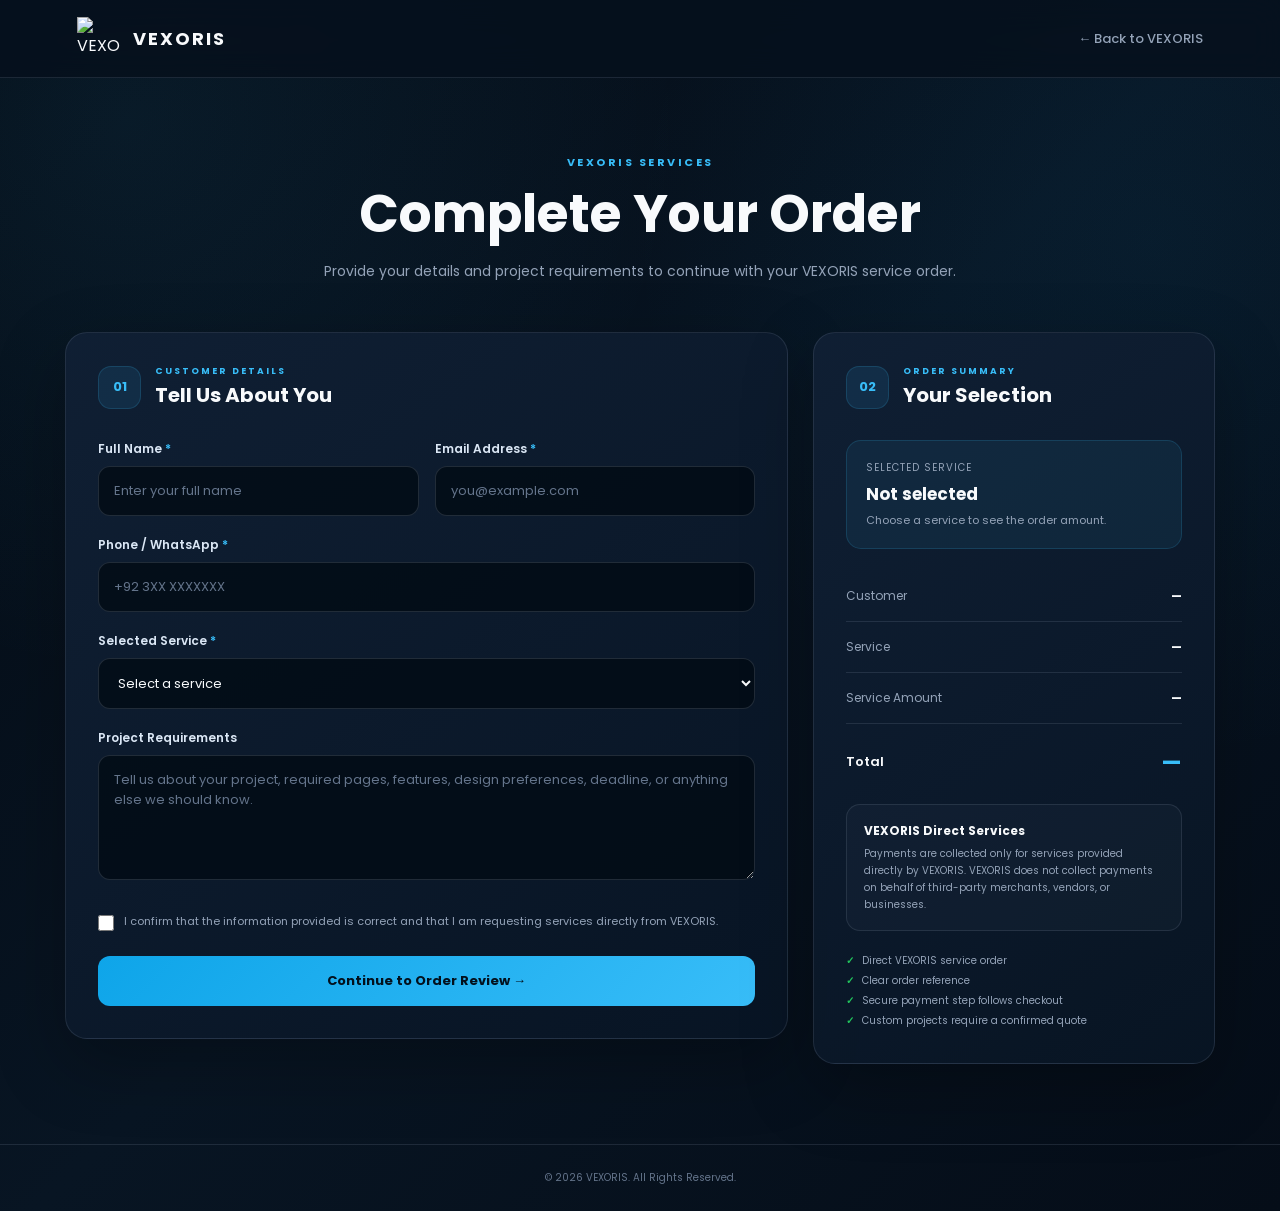
==== checkout.html @ 44b7140b "Add complete checkout page for VEXORIS services This file contains the complete HTML structure for t" ====
<!DOCTYPE html>
<html lang="en">
<head>
    <meta charset="UTF-8">

    <meta name="viewport" content="width=device-width, initial-scale=1.0">

    <title>Checkout | VEXORIS</title>

    <meta
        name="description"
        content="Complete your VEXORIS service order securely."
    >

    <!-- Google Font -->
    <link rel="preconnect" href="https://fonts.googleapis.com">
    <link rel="preconnect" href="https://fonts.gstatic.com" crossorigin>

    <link
        href="https://fonts.googleapis.com/css2?family=Poppins:wght@300;400;500;600;700&display=swap"
        rel="stylesheet"
    >

    <!--
        VEXORIS logo
        Keep this path if your logo is inside assets/
    -->
    <link
        rel="icon"
        type="image/png"
        href="assets/1C0B85DB-9867-4DA0-8F96-12E14873F6CC.png"
    >

    <style>

        /* =========================================
           VEXORIS CHECKOUT PAGE
           ========================================= */

        * {
            margin: 0;
            padding: 0;
            box-sizing: border-box;
        }

        :root {
            --bg: #06101d;
            --bg-light: #0a1728;
            --card: rgba(13, 27, 45, 0.92);
            --card-light: rgba(16, 33, 54, 0.95);

            --border: rgba(148, 163, 184, 0.16);

            --text: #f8fafc;
            --muted: #94a3b8;

            --primary: #38bdf8;
            --primary-dark: #0ea5e9;

            --success: #22c55e;

            --shadow:
                0 25px 70px rgba(0, 0, 0, 0.28);
        }

        html {
            scroll-behavior: smooth;
        }

        body {
            font-family: "Poppins", sans-serif;
            color: var(--text);

            min-height: 100vh;

            background:
                radial-gradient(
                    circle at 10% 10%,
                    rgba(56, 189, 248, 0.08),
                    transparent 35%
                ),
                radial-gradient(
                    circle at 90% 20%,
                    rgba(14, 165, 233, 0.06),
                    transparent 35%
                ),
                linear-gradient(
                    135deg,
                    #040b14,
                    #081523 50%,
                    #050d18
                );
        }

        a {
            text-decoration: none;
            color: inherit;
        }

        button,
        input,
        select,
        textarea {
            font-family: inherit;
        }


        /* =========================================
           HEADER
           ========================================= */

        .checkout-header {
            height: 78px;

            padding: 0 6%;

            display: flex;
            align-items: center;
            justify-content: space-between;

            position: sticky;
            top: 0;
            z-index: 100;

            background: rgba(6, 16, 29, 0.88);

            border-bottom:
                1px solid var(--border);

            backdrop-filter: blur(16px);
            -webkit-backdrop-filter: blur(16px);
        }

        .logo-area {
            display: flex;
            align-items: center;
            gap: 12px;
        }

        .logo-area img {
            width: 44px;
            height: 44px;

            object-fit: contain;
        }

        .logo-area span {
            font-size: 18px;
            font-weight: 700;

            letter-spacing: 2px;
        }

        .back-home {
            color: var(--muted);

            font-size: 13px;
            font-weight: 500;

            transition: 0.3s ease;
        }

        .back-home:hover {
            color: var(--primary);
        }


        /* =========================================
           PAGE
           ========================================= */

        .checkout-page {
            width: min(1150px, 92%);

            margin: 0 auto;

            padding: 70px 0 80px;
        }


        /* =========================================
           PAGE INTRO
           ========================================= */

        .page-intro {
            text-align: center;

            max-width: 750px;

            margin: 0 auto 48px;
        }

        .eyebrow {
            display: inline-block;

            color: var(--primary);

            font-size: 11px;
            font-weight: 700;

            letter-spacing: 2.5px;

            margin-bottom: 13px;
        }

        .page-intro h1 {
            font-size: clamp(32px, 5vw, 52px);

            line-height: 1.15;

            margin-bottom: 15px;
        }

        .page-intro p {
            color: var(--muted);

            font-size: 14px;

            line-height: 1.8;
        }


        /* =========================================
           MAIN GRID
           ========================================= */

        .checkout-grid {
            display: grid;

            grid-template-columns:
                minmax(0, 1.35fr)
                minmax(300px, 0.75fr);

            gap: 25px;

            align-items: start;
        }


        /* =========================================
           CARDS
           ========================================= */

        .checkout-card {
            background:
                linear-gradient(
                    145deg,
                    rgba(16, 32, 52, 0.97),
                    rgba(8, 21, 36, 0.97)
                );

            border:
                1px solid var(--border);

            border-radius: 22px;

            padding: 32px;

            box-shadow: var(--shadow);
        }


        /* =========================================
           CARD HEADING
           ========================================= */

        .card-heading {
            display: flex;

            align-items: center;

            gap: 14px;

            margin-bottom: 30px;
        }

        .step-number {
            width: 43px;
            height: 43px;

            flex-shrink: 0;

            display: grid;
            place-items: center;

            border-radius: 13px;

            color: var(--primary);

            background:
                rgba(56, 189, 248, 0.10);

            border:
                1px solid rgba(56, 189, 248, 0.16);

            font-size: 13px;
            font-weight: 700;
        }

        .card-heading small {
            display: block;

            color: var(--primary);

            font-size: 9px;
            font-weight: 700;

            letter-spacing: 2px;
        }

        .card-heading h2 {
            font-size: 20px;

            margin-top: 2px;
        }


        /* =========================================
           FORM
           ========================================= */

        .form-group {
            margin-bottom: 20px;
        }

        .form-row {
            display: grid;

            grid-template-columns: 1fr 1fr;

            gap: 16px;
        }

        .form-group label {
            display: block;

            color: #dbe7f5;

            font-size: 12px;
            font-weight: 600;

            margin-bottom: 8px;
        }

        .required {
            color: var(--primary);
        }

        input,
        select,
        textarea {
            width: 100%;

            border:
                1px solid rgba(148, 163, 184, 0.20);

            border-radius: 12px;

            padding: 14px 15px;

            background:
                rgba(3, 12, 22, 0.85);

            color: var(--text);

            outline: none;

            font-size: 13px;

            transition:
                border-color 0.25s ease,
                box-shadow 0.25s ease,
                background 0.25s ease;
        }

        input::placeholder,
        textarea::placeholder {
            color: #64748b;
        }

        input:focus,
        select:focus,
        textarea:focus {
            border-color: var(--primary);

            background:
                rgba(4, 16, 29, 0.95);

            box-shadow:
                0 0 0 3px rgba(56, 189, 248, 0.08);
        }

        textarea {
            min-height: 125px;

            resize: vertical;
        }

        select {
            cursor: pointer;
        }


        /* =========================================
           SERVICE SELECTED MESSAGE
           ========================================= */

        .service-message {
            display: none;

            padding: 14px 16px;

            margin-bottom: 22px;

            border-radius: 13px;

            background:
                rgba(56, 189, 248, 0.07);

            border:
                1px solid rgba(56, 189, 248, 0.16);

            color: var(--muted);

            font-size: 12px;

            line-height: 1.6;
        }

        .service-message strong {
            color: var(--primary);
        }


        /* =========================================
           CHECKBOX
           ========================================= */

        .terms-row {
            display: flex;

            align-items: flex-start;

            gap: 10px;

            margin: 25px 0;
        }

        .terms-row input {
            width: 16px;
            height: 16px;

            margin-top: 3px;

            padding: 0;

            accent-color: var(--primary);

            box-shadow: none;
        }

        .terms-row label {
            color: var(--muted);

            font-size: 11px;

            line-height: 1.7;

            cursor: pointer;
        }


        /* =========================================
           CONTINUE BUTTON
           ========================================= */

        .continue-btn {
            width: 100%;

            border: none;

            border-radius: 12px;

            padding: 15px 20px;

            background:
                linear-gradient(
                    135deg,
                    var(--primary-dark),
                    var(--primary)
                );

            color: #03111d;

            font-size: 13px;
            font-weight: 700;

            cursor: pointer;

            transition:
                transform 0.25s ease,
                box-shadow 0.25s ease;
        }

        .continue-btn:hover {
            transform: translateY(-2px);

            box-shadow:
                0 15px 35px rgba(14, 165, 233, 0.22);
        }


        /* =========================================
           ORDER SUMMARY
           ========================================= */

        .summary-card {
            position: sticky;

            top: 103px;
        }

        .selected-service {
            padding: 19px;

            border-radius: 15px;

            background:
                rgba(56, 189, 248, 0.07);

            border:
                1px solid rgba(56, 189, 248, 0.16);

            margin-bottom: 22px;
        }

        .selected-service .service-label {
            display: block;

            color: var(--muted);

            font-size: 10px;

            letter-spacing: 1px;

            text-transform: uppercase;

            margin-bottom: 7px;
        }

        .selected-service h3 {
            color: var(--text);

            font-size: 17px;

            line-height: 1.4;
        }

        .selected-service p {
            color: var(--muted);

            font-size: 11px;

            margin-top: 5px;
        }


        /* =========================================
           SUMMARY ITEMS
           ========================================= */

        .summary-item {
            display: flex;

            justify-content: space-between;

            gap: 20px;

            padding: 16px 0;

            border-bottom:
                1px solid var(--border);
        }

        .summary-item span {
            color: var(--muted);

            font-size: 12px;
        }

        .summary-item strong {
            font-size: 12px;

            text-align: right;
        }


        /* =========================================
           TOTAL
           ========================================= */

        .total {
            display: flex;

            justify-content: space-between;

            align-items: center;

            padding-top: 22px;
        }

        .total span {
            color: var(--text);

            font-size: 13px;
            font-weight: 600;
        }

        .total strong {
            color: var(--primary);

            font-size: 22px;

            font-weight: 700;
        }


        /* =========================================
           INFORMATION BOX
           ========================================= */

        .info-box {
            margin-top: 25px;

            padding: 17px;

            border-radius: 14px;

            background:
                rgba(148, 163, 184, 0.045);

            border:
                1px solid var(--border);
        }

        .info-box strong {
            display: block;

            color: var(--text);

            font-size: 12px;

            margin-bottom: 5px;
        }

        .info-box p {
            color: var(--muted);

            font-size: 10px;

            line-height: 1.7;
        }


        /* =========================================
           SECURITY
           ========================================= */

        .security-list {
            list-style: none;

            margin-top: 20px;
        }

        .security-list li {
            color: var(--muted);

            font-size: 10px;

            line-height: 2;

            display: flex;

            gap: 8px;
        }

        .security-list li::before {
            content: "✓";

            color: var(--success);

            font-weight: 700;
        }


        /* =========================================
           FOOTER
           ========================================= */

        .checkout-footer {
            text-align: center;

            border-top:
                1px solid var(--border);

            padding: 25px 20px;

            color: #64748b;

            font-size: 10px;
        }


        /* =========================================
           MOBILE
           ========================================= */

        @media (max-width: 850px) {

            .checkout-grid {
                grid-template-columns: 1fr;
            }

            .summary-card {
                position: static;
            }

            .checkout-header {
                padding: 0 4%;
            }

            .checkout-page {
                padding: 50px 0 60px;
            }

        }


        @media (max-width: 600px) {

            .form-row {
                grid-template-columns: 1fr;
                gap: 0;
            }

            .checkout-card {
                padding: 22px;
                border-radius: 18px;
            }

            .page-intro {
                margin-bottom: 32px;
            }

            .page-intro h1 {
                font-size: 34px;
            }

            .logo-area span {
                font-size: 16px;
            }

            .back-home {
                font-size: 11px;
            }

        }

    </style>
</head>


<body>


    <!-- =========================================
         HEADER
         ========================================= -->

    <header class="checkout-header">

        <a href="index.html" class="logo-area">

            <img
                src="assets/IMG_9899.png"
                alt="VEXORIS Logo"
            >

            <span>VEXORIS</span>

        </a>


        <a
            href="index.html#pricing"
            class="back-home"
        >
            ← Back to VEXORIS
        </a>

    </header>



    <!-- =========================================
         MAIN CHECKOUT
         ========================================= -->

    <main class="checkout-page">


        <!-- PAGE INTRO -->

        <div class="page-intro">

            <span class="eyebrow">
                VEXORIS SERVICES
            </span>

            <h1>
                Complete Your Order
            </h1>

            <p>
                Provide your details and project requirements
                to continue with your VEXORIS service order.
            </p>

        </div>



        <!-- CHECKOUT GRID -->

        <div class="checkout-grid">



            <!-- =================================
                 CUSTOMER DETAILS
                 ================================= -->

            <section class="checkout-card">


                <div class="card-heading">

                    <span class="step-number">
                        01
                    </span>

                    <div>

                        <small>
                            CUSTOMER DETAILS
                        </small>

                        <h2>
                            Tell Us About You
                        </h2>

                    </div>

                </div>



                <!-- SELECTED SERVICE MESSAGE -->

                <div
                    class="service-message"
                    id="serviceMessage"
                >
                    You selected
                    <strong id="serviceMessageName">
                        —
                    </strong>.
                    Please complete your details below.
                </div>



                <!-- FORM -->

                <form id="checkoutForm">


                    <!-- NAME + EMAIL -->

                    <div class="form-row">


                        <div class="form-group">

                            <label for="fullName">
                                Full Name
                                <span class="required">*</span>
                            </label>

                            <input
                                type="text"
                                id="fullName"
                                name="fullName"
                                placeholder="Enter your full name"
                                autocomplete="name"
                                required
                            >

                        </div>



                        <div class="form-group">

                            <label for="email">
                                Email Address
                                <span class="required">*</span>
                            </label>

                            <input
                                type="email"
                                id="email"
                                name="email"
                                placeholder="you@example.com"
                                autocomplete="email"
                                required
                            >

                        </div>


                    </div>



                    <!-- PHONE -->

                    <div class="form-group">

                        <label for="phone">
                            Phone / WhatsApp
                            <span class="required">*</span>
                        </label>

                        <input
                            type="tel"
                            id="phone"
                            name="phone"
                            placeholder="+92 3XX XXXXXXX"
                            autocomplete="tel"
                            required
                        >

                    </div>



                    <!-- SERVICE -->

                    <div class="form-group">

                        <label for="service">
                            Selected Service
                            <span class="required">*</span>
                        </label>

                        <select
                            id="service"
                            name="service"
                            required
                        >

                            <option value="">
                                Select a service
                            </option>

                            <option value="starter">
                                Starter Website — PKR 25,000
                            </option>

                            <option value="business">
                                Business Website — PKR 60,000
                            </option>

                            <option value="custom">
                                Custom Web Solution — Custom Quote
                            </option>

                        </select>

                    </div>



                    <!-- REQUIREMENTS -->

                    <div class="form-group">

                        <label for="requirements">
                            Project Requirements
                        </label>

                        <textarea
                            id="requirements"
                            name="requirements"
                            placeholder="Tell us about your project, required pages, features, design preferences, deadline, or anything else we should know."
                        ></textarea>

                    </div>



                    <!-- TERMS -->

                    <div class="terms-row">

                        <input
                            type="checkbox"
                            id="terms"
                            required
                        >

                        <label for="terms">

                            I confirm that the information provided
                            is correct and that I am requesting
                            services directly from VEXORIS.

                        </label>

                    </div>



                    <!-- CONTINUE -->

                    <button
                        type="submit"
                        class="continue-btn"
                    >
                        Continue to Order Review →
                    </button>


                </form>

            </section>



            <!-- =================================
                 ORDER SUMMARY
                 ================================= -->

            <aside class="checkout-card summary-card">


                <div class="card-heading">

                    <span class="step-number">
                        02
                    </span>

                    <div>

                        <small>
                            ORDER SUMMARY
                        </small>

                        <h2>
                            Your Selection
                        </h2>

                    </div>

                </div>



                <!-- SELECTED SERVICE -->

                <div class="selected-service">

                    <span class="service-label">
                        Selected Service
                    </span>

                    <h3 id="summaryService">
                        Not selected
                    </h3>

                    <p id="summaryDescription">
                        Choose a service to see the order amount.
                    </p>

                </div>



                <!-- CUSTOMER -->

                <div class="summary-item">

                    <span>
                        Customer
                    </span>

                    <strong id="summaryCustomer">
                        —
                    </strong>

                </div>



                <!-- SERVICE -->

                <div class="summary-item">

                    <span>
                        Service
                    </span>

                    <strong id="summaryServiceSmall">
                        —
                    </strong>

                </div>



                <!-- AMOUNT -->

                <div class="summary-item">

                    <span>
                        Service Amount
                    </span>

                    <strong id="summaryAmount">
                        —
                    </strong>

                </div>



                <!-- TOTAL -->

                <div class="total">

                    <span>
                        Total
                    </span>

                    <strong id="totalAmount">
                        —
                    </strong>

                </div>



                <!-- INFO -->

                <div class="info-box">

                    <strong>
                        VEXORIS Direct Services
                    </strong>

                    <p>
                        Payments are collected only for services
                        provided directly by VEXORIS. VEXORIS does
                        not collect payments on behalf of third-party
                        merchants, vendors, or businesses.
                    </p>

                </div>



                <!-- SECURITY -->

                <ul class="security-list">

                    <li>
                        Direct VEXORIS service order
                    </li>

                    <li>
                        Clear order reference
                    </li>

                    <li>
                        Secure payment step follows checkout
                    </li>

                    <li>
                        Custom projects require a confirmed quote
                    </li>

                </ul>


            </aside>


        </div>

    </main>



    <!-- =========================================
         FOOTER
         ========================================= -->

    <footer class="checkout-footer">

        © 2026 VEXORIS. All Rights Reserved.

    </footer>



    <!-- =========================================
         CHECKOUT JAVASCRIPT
         ========================================= -->

    <script>

        /*
        ============================================
        VEXORIS CHECKOUT SYSTEM
        ============================================
        */


        const services = {

            starter: {
                name: "Starter Website",
                price: 25000,
                description:
                    "A professional website for individuals and small businesses."
            },

            business: {
                name: "Business Website",
                price: 60000,
                description:
                    "A complete professional website for growing businesses."
            },

            custom: {
                name: "Custom Web Solution",
                price: null,
                description:
                    "A tailored web solution based on your specific requirements."
            }

        };



        /*
        ============================================
        GET ELEMENTS
        ============================================
        */

        const serviceSelect =
            document.getElementById("service");

        const serviceMessage =
            document.getElementById("serviceMessage");

        const serviceMessageName =
            document.getElementById("serviceMessageName");

        const summaryService =
            document.getElementById("summaryService");

        const summaryServiceSmall =
            document.getElementById("summaryServiceSmall");

        const summaryDescription =
            document.getElementById("summaryDescription");

        const summaryAmount =
            document.getElementById("summaryAmount");

        const totalAmount =
            document.getElementById("totalAmount");

        const summaryCustomer =
            document.getElementById("summaryCustomer");

        const fullName =
            document.getElementById("fullName");

        const checkoutForm =
            document.getElementById("checkoutForm");



        /*
        ============================================
        FORMAT PRICE
        ============================================
        */

        function formatPrice(price) {

            if (price === null) {
                return "Custom Quote";
            }

            return "PKR " +
                price.toLocaleString("en-PK");

        }



        /*
        ============================================
        UPDATE SERVICE
        ============================================
        */

        function updateService() {

            const selected =
                services[serviceSelect.value];


            if (!selected) {

                summaryService.textContent =
                    "Not selected";

                summaryServiceSmall.textContent =
                    "—";

                summaryDescription.textContent =
                    "Choose a service to see the order amount.";

                summaryAmount.textContent =
                    "—";

                totalAmount.textContent =
                    "—";

                serviceMessage.style.display =
                    "none";

                return;

            }



            summaryService.textContent =
                selected.name;

            summaryServiceSmall.textContent =
                selected.name;

            summaryDescription.textContent =
                selected.description;

            summaryAmount.textContent =
                formatPrice(selected.price);

            totalAmount.textContent =
                formatPrice(selected.price);



            serviceMessageName.textContent =
                selected.name;

            serviceMessage.style.display =
                "block";

        }



        /*
        ============================================
        READ SERVICE FROM INDEX PAGE
        ============================================
        */

        const urlParams =
            new URLSearchParams(
                window.location.search
            );

        const requestedService =
            urlParams.get("service");


        if (
            requestedService &&
            services[requestedService]
        ) {

            serviceSelect.value =
                requestedService;

        }



        /*
        ============================================
        INITIAL UPDATE
        ============================================
        */

        updateService();



        /*
        ============================================
        SERVICE CHANGE
        ============================================
        */

        serviceSelect.addEventListener(
            "change",
            updateService
        );



        /*
        ============================================
        CUSTOMER NAME LIVE UPDATE
        ============================================
        */

        fullName.addEventListener(
            "input",
            function () {

                summaryCustomer.textContent =
                    this.value.trim() || "—";

            }
        );



        /*
        ============================================
        SUBMIT CHECKOUT
        ============================================
        */

        checkoutForm.addEventListener(
            "submit",
            function (event) {

                event.preventDefault();


                const selected =
                    services[serviceSelect.value];


                if (!selected) {

                    alert(
                        "Please select a service before continuing."
                    );

                    serviceSelect.focus();

                    return;

                }



                /*
                Create order reference
                */

                const orderReference =
                    "VEX-" +
                    Math.random()
                        .toString(36)
                        .substring(2, 10)
                        .toUpperCase();



                /*
                Save order information

                This will later be used by
                payment.html and thank-you.html.
                */

                const order = {

                    reference:
                        orderReference,

                    customer: {

                        name:
                            document
                                .getElementById("fullName")
                                .value
                                .trim(),

                        email:
                            document
                                .getElementById("email")
                                .value
                                .trim(),

                        phone:
                            document
                                .getElementById("phone")
                                .value
                                .trim()

                    },

                    service: {

                        id:
                            serviceSelect.value,

                        name:
                            selected.name,

                        price:
                            selected.price

                    },

                    requirements:
                        document
                            .getElementById("requirements")
                            .value
                            .trim(),

                    createdAt:
                        new Date().toISOString(),

                    paymentStatus:
                        "pending"

                };



                /*
                Save order in browser

                IMPORTANT:
                This is only temporary frontend
                storage. Later, the real backend
                will handle orders securely.
                */

                localStorage.setItem(
                    "vexorisOrder",
                    JSON.stringify(order)
                );



                /*
                NEXT STEP

                We will create payment.html next.
                */

                alert(
                    "Checkout details saved successfully.\n\n" +
                    "Order Reference: " +
                    orderReference
                );

            }
        );

    </script>

</body>
</html>
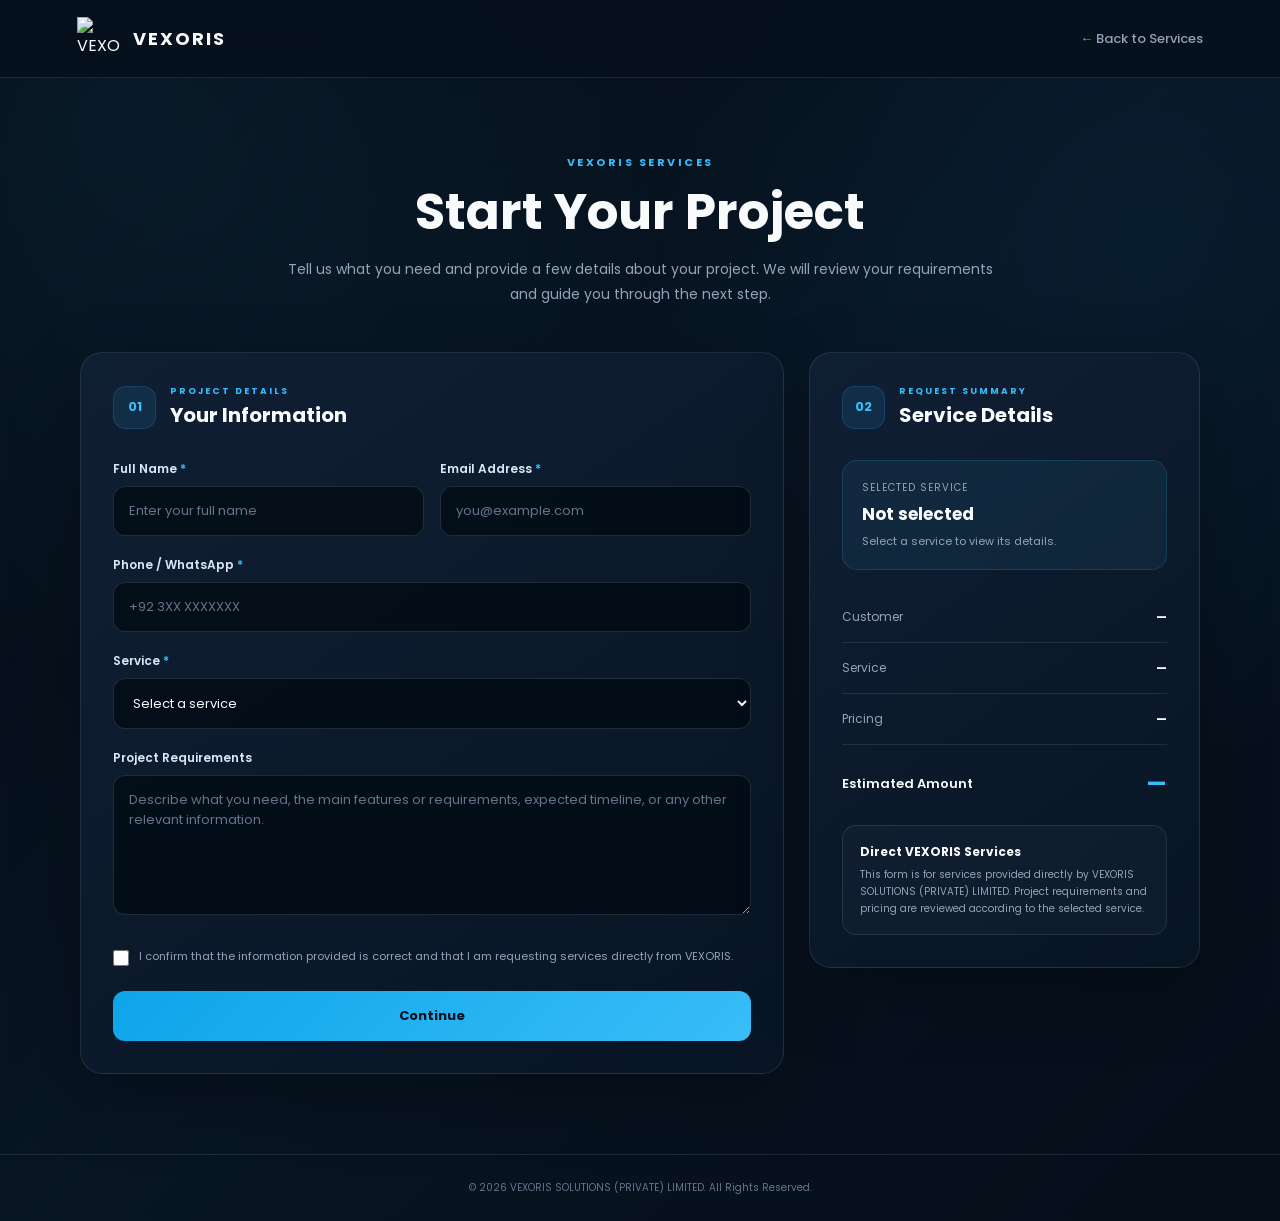
==== commit dcb5419b: "Revise checkout.html for service request flow Updated the checkout page to reflect service request d" ====
--- a/checkout.html
+++ b/checkout.html
@@ -3,16 +3,18 @@
 <head>
     <meta charset="UTF-8">
 
-    <meta name="viewport" content="width=device-width, initial-scale=1.0">
-
-    <title>Checkout | VEXORIS</title>
+    <meta
+        name="viewport"
+        content="width=device-width, initial-scale=1.0"
+    >
+
+    <title>Service Request | VEXORIS</title>
 
     <meta
         name="description"
-        content="Complete your VEXORIS service order securely."
+        content="Submit your project requirements to VEXORIS SOLUTIONS (PRIVATE) LIMITED."
     >
 
-    <!-- Google Font -->
     <link rel="preconnect" href="https://fonts.googleapis.com">
     <link rel="preconnect" href="https://fonts.gstatic.com" crossorigin>
 
@@ -21,20 +23,16 @@
         rel="stylesheet"
     >
 
-    <!--
-        VEXORIS logo
-        Keep this path if your logo is inside assets/
-    -->
     <link
         rel="icon"
         type="image/png"
-        href="assets/1C0B85DB-9867-4DA0-8F96-12E14873F6CC.png"
+        href="assets/IMG_9899.png"
     >
 
     <style>
 
         /* =========================================
-           VEXORIS CHECKOUT PAGE
+           VEXORIS SERVICE REQUEST
            ========================================= */
 
         * {
@@ -45,10 +43,7 @@
 
         :root {
             --bg: #06101d;
-            --bg-light: #0a1728;
-            --card: rgba(13, 27, 45, 0.92);
-            --card-light: rgba(16, 33, 54, 0.95);
-
+            --card: rgba(13, 27, 45, 0.94);
             --border: rgba(148, 163, 184, 0.16);
 
             --text: #f8fafc;
@@ -70,7 +65,6 @@
         body {
             font-family: "Poppins", sans-serif;
             color: var(--text);
-
             min-height: 100vh;
 
             background:
@@ -93,8 +87,8 @@
         }
 
         a {
+            color: inherit;
             text-decoration: none;
-            color: inherit;
         }
 
         button,
@@ -140,14 +134,12 @@
         .logo-area img {
             width: 44px;
             height: 44px;
-
             object-fit: contain;
         }
 
         .logo-area span {
             font-size: 18px;
             font-weight: 700;
-
             letter-spacing: 2px;
         }
 
@@ -157,7 +149,7 @@
             font-size: 13px;
             font-weight: 500;
 
-            transition: 0.3s ease;
+            transition: color 0.25s ease;
         }
 
         .back-home:hover {
@@ -170,8 +162,7 @@
            ========================================= */
 
         .checkout-page {
-            width: min(1150px, 92%);
-
+            width: min(1120px, 92%);
             margin: 0 auto;
 
             padding: 70px 0 80px;
@@ -179,49 +170,48 @@
 
 
         /* =========================================
-           PAGE INTRO
+           INTRO
            ========================================= */
 
         .page-intro {
+            max-width: 720px;
+
+            margin: 0 auto 45px;
+
             text-align: center;
-
-            max-width: 750px;
-
-            margin: 0 auto 48px;
         }
 
         .eyebrow {
             display: inline-block;
 
+            margin-bottom: 13px;
+
             color: var(--primary);
 
             font-size: 11px;
             font-weight: 700;
 
             letter-spacing: 2.5px;
-
-            margin-bottom: 13px;
         }
 
         .page-intro h1 {
-            font-size: clamp(32px, 5vw, 52px);
+            margin-bottom: 15px;
+
+            font-size: clamp(32px, 5vw, 50px);
 
             line-height: 1.15;
-
-            margin-bottom: 15px;
         }
 
         .page-intro p {
             color: var(--muted);
 
             font-size: 14px;
-
             line-height: 1.8;
         }
 
 
         /* =========================================
-           MAIN GRID
+           GRID
            ========================================= */
 
         .checkout-grid {
@@ -238,10 +228,17 @@
 
 
         /* =========================================
-           CARDS
+           CARD
            ========================================= */
 
         .checkout-card {
+            padding: 32px;
+
+            border:
+                1px solid var(--border);
+
+            border-radius: 22px;
+
             background:
                 linear-gradient(
                     145deg,
@@ -249,24 +246,16 @@
                     rgba(8, 21, 36, 0.97)
                 );
 
-            border:
-                1px solid var(--border);
-
-            border-radius: 22px;
-
-            padding: 32px;
-
             box-shadow: var(--shadow);
         }
 
 
         /* =========================================
-           CARD HEADING
+           CARD HEADER
            ========================================= */
 
         .card-heading {
             display: flex;
-
             align-items: center;
 
             gap: 14px;
@@ -309,9 +298,38 @@
         }
 
         .card-heading h2 {
+            margin-top: 2px;
+
             font-size: 20px;
-
-            margin-top: 2px;
+        }
+
+
+        /* =========================================
+           SERVICE MESSAGE
+           ========================================= */
+
+        .service-message {
+            display: none;
+
+            margin-bottom: 22px;
+            padding: 14px 16px;
+
+            border-radius: 13px;
+
+            background:
+                rgba(56, 189, 248, 0.07);
+
+            border:
+                1px solid rgba(56, 189, 248, 0.16);
+
+            color: var(--muted);
+
+            font-size: 12px;
+            line-height: 1.6;
+        }
+
+        .service-message strong {
+            color: var(--primary);
         }
 
 
@@ -334,12 +352,12 @@
         .form-group label {
             display: block;
 
+            margin-bottom: 8px;
+
             color: #dbe7f5;
 
             font-size: 12px;
             font-weight: 600;
-
-            margin-bottom: 8px;
         }
 
         .required {
@@ -351,19 +369,19 @@
         textarea {
             width: 100%;
 
+            padding: 14px 15px;
+
             border:
                 1px solid rgba(148, 163, 184, 0.20);
 
             border-radius: 12px;
 
-            padding: 14px 15px;
+            outline: none;
 
             background:
                 rgba(3, 12, 22, 0.85);
 
             color: var(--text);
-
-            outline: none;
 
             font-size: 13px;
 
@@ -390,55 +408,22 @@
                 0 0 0 3px rgba(56, 189, 248, 0.08);
         }
 
-        textarea {
-            min-height: 125px;
-
-            resize: vertical;
-        }
-
         select {
             cursor: pointer;
         }
 
-
-        /* =========================================
-           SERVICE SELECTED MESSAGE
-           ========================================= */
-
-        .service-message {
-            display: none;
-
-            padding: 14px 16px;
-
-            margin-bottom: 22px;
-
-            border-radius: 13px;
-
-            background:
-                rgba(56, 189, 248, 0.07);
-
-            border:
-                1px solid rgba(56, 189, 248, 0.16);
-
-            color: var(--muted);
-
-            font-size: 12px;
-
-            line-height: 1.6;
-        }
-
-        .service-message strong {
-            color: var(--primary);
-        }
-
-
-        /* =========================================
-           CHECKBOX
+        textarea {
+            min-height: 140px;
+            resize: vertical;
+        }
+
+
+        /* =========================================
+           TERMS
            ========================================= */
 
         .terms-row {
             display: flex;
-
             align-items: flex-start;
 
             gap: 10px;
@@ -451,7 +436,6 @@
             height: 16px;
 
             margin-top: 3px;
-
             padding: 0;
 
             accent-color: var(--primary);
@@ -463,7 +447,6 @@
             color: var(--muted);
 
             font-size: 11px;
-
             line-height: 1.7;
 
             cursor: pointer;
@@ -471,17 +454,16 @@
 
 
         /* =========================================
-           CONTINUE BUTTON
+           BUTTON
            ========================================= */
 
         .continue-btn {
             width: 100%;
 
+            padding: 15px 20px;
+
             border: none;
-
             border-radius: 12px;
-
-            padding: 15px 20px;
 
             background:
                 linear-gradient(
@@ -511,18 +493,19 @@
 
 
         /* =========================================
-           ORDER SUMMARY
+           SUMMARY
            ========================================= */
 
         .summary-card {
             position: sticky;
-
             top: 103px;
         }
 
         .selected-service {
             padding: 19px;
 
+            margin-bottom: 22px;
+
             border-radius: 15px;
 
             background:
@@ -530,13 +513,13 @@
 
             border:
                 1px solid rgba(56, 189, 248, 0.16);
-
-            margin-bottom: 22px;
-        }
-
-        .selected-service .service-label {
+        }
+
+        .service-label {
             display: block;
 
+            margin-bottom: 7px;
+
             color: var(--muted);
 
             font-size: 10px;
@@ -544,24 +527,22 @@
             letter-spacing: 1px;
 
             text-transform: uppercase;
-
-            margin-bottom: 7px;
         }
 
         .selected-service h3 {
             color: var(--text);
 
             font-size: 17px;
-
             line-height: 1.4;
         }
 
         .selected-service p {
+            margin-top: 6px;
+
             color: var(--muted);
 
             font-size: 11px;
-
-            margin-top: 5px;
+            line-height: 1.6;
         }
 
 
@@ -584,11 +565,14 @@
 
         .summary-item span {
             color: var(--muted);
-
             font-size: 12px;
         }
 
         .summary-item strong {
+            max-width: 65%;
+
+            color: var(--text);
+
             font-size: 12px;
 
             text-align: right;
@@ -603,15 +587,12 @@
             display: flex;
 
             justify-content: space-between;
-
             align-items: center;
 
             padding-top: 22px;
         }
 
         .total span {
-            color: var(--text);
-
             font-size: 13px;
             font-weight: 600;
         }
@@ -620,18 +601,53 @@
             color: var(--primary);
 
             font-size: 22px;
-
             font-weight: 700;
         }
 
 
         /* =========================================
-           INFORMATION BOX
+           PROJECT QUOTE NOTICE
+           ========================================= */
+
+        .quote-notice {
+            display: none;
+
+            margin-top: 20px;
+            padding: 15px;
+
+            border-radius: 14px;
+
+            background:
+                rgba(56, 189, 248, 0.06);
+
+            border:
+                1px solid rgba(56, 189, 248, 0.14);
+        }
+
+        .quote-notice strong {
+            display: block;
+
+            margin-bottom: 5px;
+
+            color: var(--text);
+
+            font-size: 12px;
+        }
+
+        .quote-notice p {
+            color: var(--muted);
+
+            font-size: 10px;
+            line-height: 1.7;
+        }
+
+
+        /* =========================================
+           INFORMATION
            ========================================= */
 
         .info-box {
             margin-top: 25px;
-
             padding: 17px;
 
             border-radius: 14px;
@@ -646,68 +662,36 @@
         .info-box strong {
             display: block;
 
+            margin-bottom: 5px;
+
             color: var(--text);
 
             font-size: 12px;
-
-            margin-bottom: 5px;
         }
 
         .info-box p {
             color: var(--muted);
 
             font-size: 10px;
-
             line-height: 1.7;
         }
 
 
         /* =========================================
-           SECURITY
-           ========================================= */
-
-        .security-list {
-            list-style: none;
-
-            margin-top: 20px;
-        }
-
-        .security-list li {
-            color: var(--muted);
-
-            font-size: 10px;
-
-            line-height: 2;
-
-            display: flex;
-
-            gap: 8px;
-        }
-
-        .security-list li::before {
-            content: "✓";
-
-            color: var(--success);
-
-            font-weight: 700;
-        }
-
-
-        /* =========================================
            FOOTER
            ========================================= */
 
         .checkout-footer {
-            text-align: center;
+            padding: 25px 20px;
 
             border-top:
                 1px solid var(--border);
 
-            padding: 25px 20px;
-
             color: #64748b;
 
             font-size: 10px;
+
+            text-align: center;
         }
 
 
@@ -732,7 +716,6 @@
             .checkout-page {
                 padding: 50px 0 60px;
             }
-
         }
 
 
@@ -763,7 +746,6 @@
             .back-home {
                 font-size: 11px;
             }
-
         }
 
     </style>
@@ -783,19 +765,18 @@
 
             <img
                 src="assets/IMG_9899.png"
-                alt="VEXORIS Logo"
+                alt="VEXORIS"
             >
 
             <span>VEXORIS</span>
 
         </a>
 
-
         <a
-            href="index.html#pricing"
+            href="index.html#services"
             class="back-home"
         >
-            ← Back to VEXORIS
+            ← Back to Services
         </a>
 
     </header>
@@ -803,13 +784,11 @@
 
 
     <!-- =========================================
-         MAIN CHECKOUT
+         MAIN
          ========================================= -->
 
     <main class="checkout-page">
 
-
-        <!-- PAGE INTRO -->
 
         <div class="page-intro">
 
@@ -818,26 +797,24 @@
             </span>
 
             <h1>
-                Complete Your Order
+                Start Your Project
             </h1>
 
             <p>
-                Provide your details and project requirements
-                to continue with your VEXORIS service order.
+                Tell us what you need and provide a few details
+                about your project. We will review your requirements
+                and guide you through the next step.
             </p>
 
         </div>
 
 
 
-        <!-- CHECKOUT GRID -->
-
         <div class="checkout-grid">
 
 
-
             <!-- =================================
-                 CUSTOMER DETAILS
+                 REQUEST FORM
                  ================================= -->
 
             <section class="checkout-card">
@@ -852,11 +829,11 @@
                     <div>
 
                         <small>
-                            CUSTOMER DETAILS
+                            PROJECT DETAILS
                         </small>
 
                         <h2>
-                            Tell Us About You
+                            Your Information
                         </h2>
 
                     </div>
@@ -864,31 +841,25 @@
                 </div>
 
 
-
-                <!-- SELECTED SERVICE MESSAGE -->
 
                 <div
                     class="service-message"
                     id="serviceMessage"
                 >
-                    You selected
+                    Service selected:
                     <strong id="serviceMessageName">
                         —
-                    </strong>.
-                    Please complete your details below.
+                    </strong>
                 </div>
 
 
 
-                <!-- FORM -->
-
                 <form id="checkoutForm">
 
 
                     <!-- NAME + EMAIL -->
 
                     <div class="form-row">
-
 
                         <div class="form-group">
 
@@ -909,7 +880,6 @@
                         </div>
 
 
-
                         <div class="form-group">
 
                             <label for="email">
@@ -928,7 +898,6 @@
 
                         </div>
 
-
                     </div>
 
 
@@ -960,7 +929,7 @@
                     <div class="form-group">
 
                         <label for="service">
-                            Selected Service
+                            Service
                             <span class="required">*</span>
                         </label>
 
@@ -974,16 +943,44 @@
                                 Select a service
                             </option>
 
-                            <option value="starter">
-                                Starter Website — PKR 25,000
+                            <option value="software-development">
+                                Software Development — Project-Based
                             </option>
 
                             <option value="business">
-                                Business Website — PKR 60,000
+                                Web Development — Starting From PKR 20,000
                             </option>
 
-                            <option value="custom">
-                                Custom Web Solution — Custom Quote
+                            <option value="web-applications">
+                                Web Applications — Project-Based
+                            </option>
+
+                            <option value="system-engineering">
+                                System Engineering — Project-Based
+                            </option>
+
+                            <option value="system-integration">
+                                System Integration — Project-Based
+                            </option>
+
+                            <option value="technical-operations">
+                                Technical Operations — Project-Based
+                            </option>
+
+                            <option value="ui-ux">
+                                UI / UX Design — Starting From PKR 10,000
+                            </option>
+
+                            <option value="maintenance">
+                                Website Maintenance — Starting From PKR 5,000 / Month
+                            </option>
+
+                            <option value="system-testing">
+                                System Testing — Project-Based
+                            </option>
+
+                            <option value="consulting">
+                                IT Consulting — Custom Quote
                             </option>
 
                         </select>
@@ -1003,7 +1000,7 @@
                         <textarea
                             id="requirements"
                             name="requirements"
-                            placeholder="Tell us about your project, required pages, features, design preferences, deadline, or anything else we should know."
+                            placeholder="Describe what you need, the main features or requirements, expected timeline, or any other relevant information."
                         ></textarea>
 
                     </div>
@@ -1021,24 +1018,21 @@
                         >
 
                         <label for="terms">
-
                             I confirm that the information provided
                             is correct and that I am requesting
                             services directly from VEXORIS.
-
                         </label>
 
                     </div>
 
 
-
-                    <!-- CONTINUE -->
 
                     <button
                         type="submit"
                         class="continue-btn"
+                        id="continueBtn"
                     >
-                        Continue to Order Review →
+                        Continue
                     </button>
 
 
@@ -1049,7 +1043,7 @@
 
 
             <!-- =================================
-                 ORDER SUMMARY
+                 SUMMARY
                  ================================= -->
 
             <aside class="checkout-card summary-card">
@@ -1064,11 +1058,11 @@
                     <div>
 
                         <small>
-                            ORDER SUMMARY
+                            REQUEST SUMMARY
                         </small>
 
                         <h2>
-                            Your Selection
+                            Service Details
                         </h2>
 
                     </div>
@@ -1076,8 +1070,6 @@
                 </div>
 
 
-
-                <!-- SELECTED SERVICE -->
 
                 <div class="selected-service">
 
@@ -1090,14 +1082,12 @@
                     </h3>
 
                     <p id="summaryDescription">
-                        Choose a service to see the order amount.
+                        Select a service to view its details.
                     </p>
 
                 </div>
 
 
-
-                <!-- CUSTOMER -->
 
                 <div class="summary-item">
 
@@ -1113,8 +1103,6 @@
 
 
 
-                <!-- SERVICE -->
-
                 <div class="summary-item">
 
                     <span>
@@ -1129,12 +1117,10 @@
 
 
 
-                <!-- AMOUNT -->
-
                 <div class="summary-item">
 
                     <span>
-                        Service Amount
+                        Pricing
                     </span>
 
                     <strong id="summaryAmount">
@@ -1145,12 +1131,10 @@
 
 
 
-                <!-- TOTAL -->
-
                 <div class="total">
 
                     <span>
-                        Total
+                        Estimated Amount
                     </span>
 
                     <strong id="totalAmount">
@@ -1161,46 +1145,39 @@
 
 
 
-                <!-- INFO -->
+                <div
+                    class="quote-notice"
+                    id="quoteNotice"
+                >
+
+                    <strong>
+                        Project quotation required
+                    </strong>
+
+                    <p>
+                        This service is project-based. The final
+                        price will depend on your requirements and
+                        will be confirmed after review.
+                    </p>
+
+                </div>
+
+
 
                 <div class="info-box">
 
                     <strong>
-                        VEXORIS Direct Services
+                        Direct VEXORIS Services
                     </strong>
 
                     <p>
-                        Payments are collected only for services
-                        provided directly by VEXORIS. VEXORIS does
-                        not collect payments on behalf of third-party
-                        merchants, vendors, or businesses.
+                        This form is for services provided directly
+                        by VEXORIS SOLUTIONS (PRIVATE) LIMITED.
+                        Project requirements and pricing are
+                        reviewed according to the selected service.
                     </p>
 
                 </div>
-
-
-
-                <!-- SECURITY -->
-
-                <ul class="security-list">
-
-                    <li>
-                        Direct VEXORIS service order
-                    </li>
-
-                    <li>
-                        Clear order reference
-                    </li>
-
-                    <li>
-                        Secure payment step follows checkout
-                    </li>
-
-                    <li>
-                        Custom projects require a confirmed quote
-                    </li>
-
-                </ul>
 
 
             </aside>
@@ -1218,46 +1195,105 @@
 
     <footer class="checkout-footer">
 
-        © 2026 VEXORIS. All Rights Reserved.
+        © 2026 VEXORIS SOLUTIONS (PRIVATE) LIMITED.
+        All Rights Reserved.
 
     </footer>
 
 
 
     <!-- =========================================
-         CHECKOUT JAVASCRIPT
+         JAVASCRIPT
          ========================================= -->
 
     <script>
 
         /*
         ============================================
-        VEXORIS CHECKOUT SYSTEM
+        VEXORIS SERVICE DATA
         ============================================
         */
 
-
         const services = {
 
-            starter: {
-                name: "Starter Website",
-                price: 25000,
+            "software-development": {
+                name: "Software Development",
+                price: null,
+                type: "project",
                 description:
-                    "A professional website for individuals and small businesses."
+                    "Development of custom software and web-based systems designed around specific business processes and operational requirements."
             },
 
-            business: {
-                name: "Business Website",
-                price: 60000,
+            "business": {
+                name: "Web Development",
+                price: 20000,
+                type: "starting",
                 description:
-                    "A complete professional website for growing businesses."
+                    "Professional websites and web applications designed for businesses, organizations, professionals, and digital projects."
             },
 
-            custom: {
-                name: "Custom Web Solution",
+            "web-applications": {
+                name: "Web Applications",
                 price: null,
+                type: "project",
                 description:
-                    "A tailored web solution based on your specific requirements."
+                    "Browser-based applications developed to support internal workflows, business operations, dashboards, and specialized requirements."
+            },
+
+            "system-engineering": {
+                name: "System Engineering",
+                price: null,
+                type: "project",
+                description:
+                    "Technical planning, implementation, configuration, testing, and optimization of software-based systems."
+            },
+
+            "system-integration": {
+                name: "System Integration",
+                price: null,
+                type: "project",
+                description:
+                    "Connecting software systems and platforms to support required business workflows and technical processes."
+            },
+
+            "technical-operations": {
+                name: "Technical Operations",
+                price: null,
+                type: "project",
+                description:
+                    "Technical configuration, deployment assistance, monitoring, troubleshooting, maintenance, and operational support."
+            },
+
+            "ui-ux": {
+                name: "UI / UX Design",
+                price: 10000,
+                type: "starting",
+                description:
+                    "Clean and practical interfaces designed to make software and websites easier to understand and use."
+            },
+
+            "maintenance": {
+                name: "Website Maintenance",
+                price: 5000,
+                type: "monthly",
+                description:
+                    "Ongoing updates, technical maintenance, performance improvements, troubleshooting, and website support."
+            },
+
+            "system-testing": {
+                name: "System Testing",
+                price: null,
+                type: "project",
+                description:
+                    "Functional testing, troubleshooting, integration testing, and technical verification before deployment."
+            },
+
+            "consulting": {
+                name: "IT Consulting",
+                price: null,
+                type: "quote",
+                description:
+                    "Practical technology guidance covering software, systems, infrastructure planning, and technical decision-making."
             }
 
         };
@@ -1266,7 +1302,7 @@
 
         /*
         ============================================
-        GET ELEMENTS
+        ELEMENTS
         ============================================
         */
 
@@ -1297,6 +1333,9 @@
         const summaryCustomer =
             document.getElementById("summaryCustomer");
 
+        const quoteNotice =
+            document.getElementById("quoteNotice");
+
         const fullName =
             document.getElementById("fullName");
 
@@ -1311,15 +1350,28 @@
         ============================================
         */
 
-        function formatPrice(price) {
-
-            if (price === null) {
+        function formatPrice(price, type) {
+
+            if (type === "project") {
+                return "Project Quote";
+            }
+
+            if (type === "quote") {
                 return "Custom Quote";
             }
 
-            return "PKR " +
-                price.toLocaleString("en-PK");
-
+            if (type === "monthly") {
+                return "PKR " +
+                    price.toLocaleString("en-PK") +
+                    " / Month";
+            }
+
+            if (type === "starting") {
+                return "From PKR " +
+                    price.toLocaleString("en-PK");
+            }
+
+            return "—";
         }
 
 
@@ -1345,7 +1397,7 @@
                     "—";
 
                 summaryDescription.textContent =
-                    "Choose a service to see the order amount.";
+                    "Select a service to view its details.";
 
                 summaryAmount.textContent =
                     "—";
@@ -1356,10 +1408,11 @@
                 serviceMessage.style.display =
                     "none";
 
+                quoteNotice.style.display =
+                    "none";
+
                 return;
-
-            }
-
+            }
 
 
             summaryService.textContent =
@@ -1372,11 +1425,16 @@
                 selected.description;
 
             summaryAmount.textContent =
-                formatPrice(selected.price);
+                formatPrice(
+                    selected.price,
+                    selected.type
+                );
 
             totalAmount.textContent =
-                formatPrice(selected.price);
-
+                formatPrice(
+                    selected.price,
+                    selected.type
+                );
 
 
             serviceMessageName.textContent =
@@ -1385,13 +1443,34 @@
             serviceMessage.style.display =
                 "block";
 
+
+            /*
+            Show quotation notice only
+            where a fixed price does not exist.
+            */
+
+            if (
+                selected.type === "project" ||
+                selected.type === "quote"
+            ) {
+
+                quoteNotice.style.display =
+                    "block";
+
+            } else {
+
+                quoteNotice.style.display =
+                    "none";
+
+            }
+
         }
 
 
 
         /*
         ============================================
-        READ SERVICE FROM INDEX PAGE
+        READ SERVICE FROM HOMEPAGE
         ============================================
         */
 
@@ -1441,7 +1520,7 @@
 
         /*
         ============================================
-        CUSTOMER NAME LIVE UPDATE
+        CUSTOMER NAME
         ============================================
         */
 
@@ -1459,7 +1538,7 @@
 
         /*
         ============================================
-        SUBMIT CHECKOUT
+        SUBMIT
         ============================================
         */
 
@@ -1477,7 +1556,7 @@
                 if (!selected) {
 
                     alert(
-                        "Please select a service before continuing."
+                        "Please select a service."
                     );
 
                     serviceSelect.focus();
@@ -1487,12 +1566,11 @@
                 }
 
 
-
                 /*
-                Create order reference
+                Generate request reference.
                 */
 
-                const orderReference =
+                const requestReference =
                     "VEX-" +
                     Math.random()
                         .toString(36)
@@ -1500,18 +1578,14 @@
                         .toUpperCase();
 
 
-
                 /*
-                Save order information
-
-                This will later be used by
-                payment.html and thank-you.html.
+                Create request object.
                 */
 
-                const order = {
+                const request = {
 
                     reference:
-                        orderReference,
+                        requestReference,
 
                     customer: {
 
@@ -1544,7 +1618,10 @@
                             selected.name,
 
                         price:
-                            selected.price
+                            selected.price,
+
+                        pricingType:
+                            selected.type
 
                     },
 
@@ -1557,40 +1634,32 @@
                     createdAt:
                         new Date().toISOString(),
 
-                    paymentStatus:
-                        "pending"
+                    status:
+                        "request-submitted"
 
                 };
 
 
-
                 /*
-                Save order in browser
-
-                IMPORTANT:
-                This is only temporary frontend
-                storage. Later, the real backend
-                will handle orders securely.
+                Temporary browser storage.
+
+                The production version should
+                create the request through your
+                backend/database.
                 */
 
                 localStorage.setItem(
                     "vexorisOrder",
-                    JSON.stringify(order)
+                    JSON.stringify(request)
                 );
 
 
-
                 /*
-                NEXT STEP
-
-                We will create payment.html next.
+                Continue to the next step.
                 */
 
-                alert(
-                    "Checkout details saved successfully.\n\n" +
-                    "Order Reference: " +
-                    orderReference
-                );
+                window.location.href =
+                    "payment.html";
 
             }
         );
